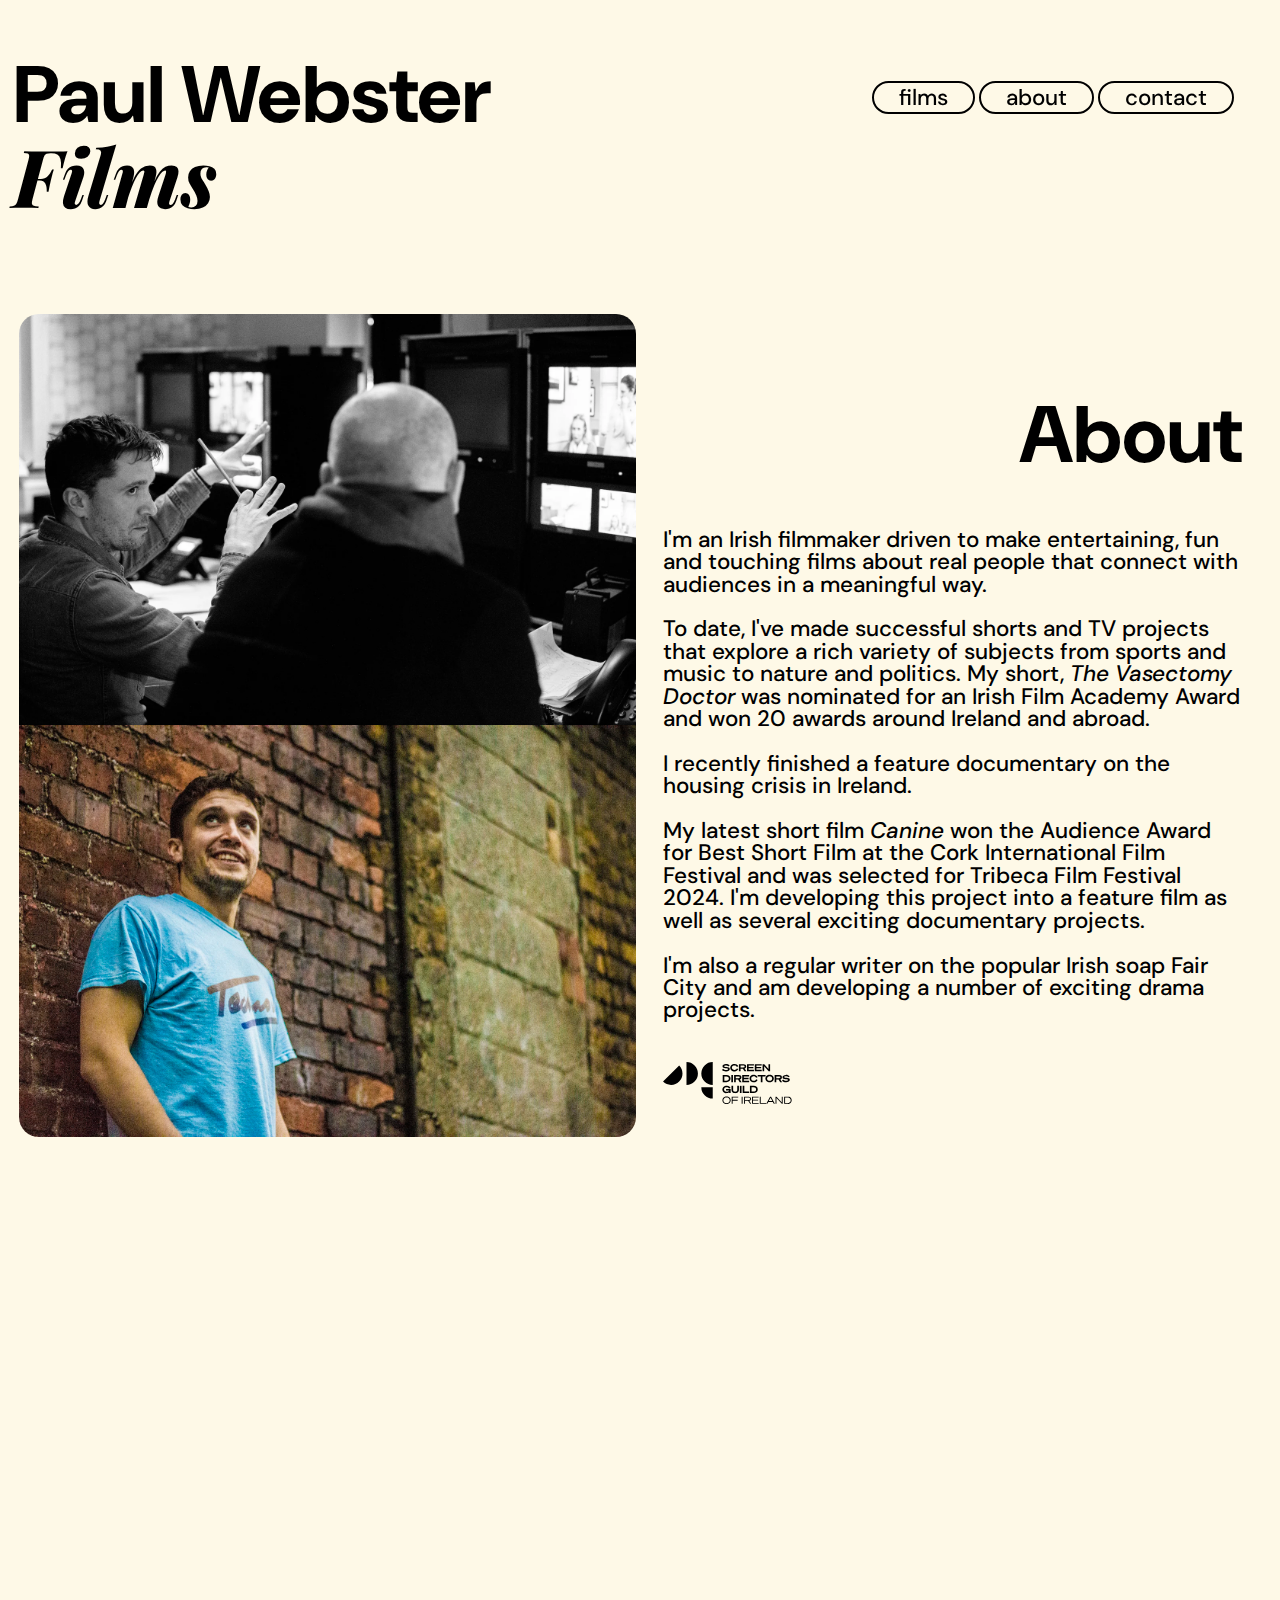
==== about.html @ f049ff62 "4June24 Pages" ====
<!DOCTYPE html>
<html lang="en">
<head>
    <meta charset="UTF-8">
    <meta name="viewport" content="width=device-width, initial-scale=1.0">
    <title>About | Paul Webster Films</title>
    <link rel="icon" type="image/svg+xml" href="/images/favicon.svg">
    <link rel="icon" sizes="72x72" href="/images/favicon.png">
    <link rel="stylesheet" href="css/main.css">
    <link rel="stylesheet" href="/css/fadein.css">
    <link rel="stylesheet" href="/css/flickity.min.css">
    <link rel="stylesheet" href="/css/magnific-popup.css">
    <link rel="stylesheet" href="/css/portfolio.css">
    <script src="https://ajax.googleapis.com/ajax/libs/jquery/3.5.1/jquery.min.js"></script>
    <meta property="og:site_name" content="Paul Webster Films">
    <meta property="og:title" content="About | Paul Webster Films">
    <meta property="og:description" content="About | Paul Webster Films">
    <meta property="og:image" itemprop="image" content="https://paulwebsterfilms.com/images/tile.jpg">
    <meta property="og:image:type" content="image/jpeg">
    <meta property="og:image:width" content="300">
    <meta property="og:image:height" content="300">
    <meta property="og:url" content="https://paulwebsterfilms.com/about">
</head>

<body> 
    <header class="sticky heroFadeUp black">
        <div>
            <a href="/index.html">
                <div class="logo-box black"><h1>Paul Webster <span>Films</span></div>
            </a>
        </div>
        <nav>
            <div id="menuToggle">
                <input type="checkbox" class="toggle">
                <span>+</span>
                <ul class="show-desktop hide-mobile" id="nav">
                    <li><a href="/films.html" class="hover-fill">films</a></li>
                    <li><a href="/about.html" class="hover-fill">about</a></li>   
                    <li><a href="/contact.html" class="button-menu">contact</a></li>
                </ul>
            </div>
        </nav>
    </header>

    <div class="container block-half pageTitle" id="showcase">
        
        <div class="grid-two">
            <div class="container-flex container-flex-between heroShapeFade rounded">
                    <img src="/images/Paul_Webster_Films_Multicam.webp" alt="Paul Webster" width="300" height="400" loading="lazy">
                    <img src="/images/Paul_Webster_Films_about.webp" alt="Paul Webster" width="300" height="400" loading="lazy">
            </div>
            <div class="container-short heroFade">
                <h1 class="heroFadeUp" style="text-align: right;">About</h1>
                <p>I'm an Irish filmmaker driven to make entertaining, fun and touching films about real people that connect with audiences in a meaningful way.
                <p>To date, I've made successful shorts and TV projects that explore a rich variety of subjects from sports and music to nature and politics. My short, <i>The Vasectomy Doctor</i> was nominated for an Irish Film Academy Award and won 20 awards around Ireland and abroad.</p>
                <p>I recently finished a feature documentary on the housing crisis in Ireland.</p>
                <p>My latest short film <i>Canine</i> won the Audience Award for Best Short Film at the Cork International Film Festival and was selected for Tribeca Film Festival 2024. I'm developing this project into a feature film as well as several exciting documentary projects.</p>
                <p>I'm also a regular writer on the popular Irish soap Fair City and am developing a number of exciting drama projects.</p>

                <a class="image-link" id="sdgi" href="https://sdgi.ie/directors/paul-webster/" title="Screen Directors Guild of Ireland">
                    <svg width="50" height="60" viewBox="0 0 123 60" xmlns="http://www.w3.org/2000/svg">
                    <path d="M122.359 90.573V62.461H94.247a28.103 28.103 0 0 0 28.112 28.112ZM57.792.717V56.94a28.112 28.112 0 1 0 0-56.224ZM.092 48.726A28.093 28.093 0 0 0 39.82 8.996L.09 48.727ZM122.359.717a28.111 28.111 0 1 0 0 56.224V.717Z"></path></svg>

                    <svg width="80" height="40" viewBox="0 0 112 64" xmlns="http://www.w3.org/2000/svg">
                    <path d="M1.67061 7.47981C2.30996 8.16961 3.08999 8.71406 3.95794 9.07635C4.82589 9.43863 5.76153 9.61029 6.70156 9.57972C8.46903 9.57972 9.71031 9.10379 9.71031 8.27626C9.71031 7.31957 8.77157 7.24066 5.71499 6.90581C2.99202 6.60443 0.795249 6.04708 0.795249 3.75352C0.795249 1.47661 2.97647 0.0296333 6.28778 0.0296333C7.37141 -0.0341511 8.4568 0.120336 9.4796 0.483932C10.5024 0.847527 11.4417 1.41283 12.2419 2.1463L10.5701 3.91377C9.98477 3.33989 9.28589 2.89471 8.51836 2.60681C7.75082 2.31891 6.93157 2.19463 6.11319 2.24196C4.31344 2.24196 3.40693 2.78248 3.40693 3.46651C3.40693 4.2151 4.20217 4.37535 7.0196 4.69351C10.0129 5.02826 12.4644 5.48989 12.4644 7.98922C12.4644 10.5507 9.94949 11.8088 6.59035 11.8088C5.38683 11.8702 4.18325 11.689 3.05112 11.2761C1.91899 10.8632 0.8814 10.2269 0 9.4051L1.67061 7.47981Z"></path>
                    <path d="M19.9145 0.0296835C21.1918 -0.0859656 22.4731 0.204008 23.5762 0.858376C24.6793 1.51274 25.548 2.4982 26.0588 3.67464L23.703 4.80353C23.4233 4.03793 22.9029 3.38369 22.2198 2.93907C21.5367 2.49444 20.7278 2.28341 19.9145 2.33767C19.408 2.28594 18.8962 2.33928 18.4112 2.49438C17.9262 2.64948 17.4785 2.90299 17.0959 3.23905C16.7134 3.57511 16.4043 3.9865 16.1881 4.44747C15.9718 4.90844 15.853 5.40908 15.839 5.91807C15.8527 6.42724 15.9713 6.92812 16.1875 7.38934C16.4036 7.85057 16.7126 8.26221 17.0952 8.59852C17.4777 8.93482 17.9256 9.18855 18.4107 9.34381C18.8958 9.49907 19.4078 9.55253 19.9145 9.50084C20.7281 9.55512 21.5373 9.34383 22.2205 8.89872C22.9037 8.45362 23.4239 7.79876 23.703 7.03261L26.0588 8.16387C25.548 9.34031 24.6793 10.3258 23.5762 10.9801C22.4731 11.6345 21.1918 11.9245 19.9145 11.8088C19.0777 11.8911 18.233 11.8018 17.4319 11.5464C16.6308 11.291 15.8902 10.8749 15.2554 10.3235C14.6207 9.77209 14.105 9.09702 13.7401 8.33955C13.3751 7.58208 13.1685 6.75812 13.1328 5.91807C13.1687 5.0782 13.3756 4.25448 13.7407 3.49727C14.1057 2.74006 14.6214 2.06525 15.2562 1.51411C15.8909 0.962972 16.6314 0.547074 17.4324 0.291842C18.2333 0.03661 19.0779 -0.0525939 19.9145 0.0296835Z"></path>
                    <path d="M29.7053 11.6345H27.0469V0.20459H34.3224C36.9808 0.20459 38.7638 1.49372 38.7638 3.8807C38.7881 4.65995 38.5456 5.42414 38.0766 6.0469C37.6076 6.66966 36.94 7.11369 36.1844 7.30555L39.0341 11.6345H35.9931L33.3992 7.57581H29.7053V11.6345ZM34.1789 5.40891C35.437 5.40891 36.1533 4.85164 36.1533 3.92845C36.1533 2.99089 35.437 2.44797 34.1789 2.44797H29.7053V5.40894L34.1789 5.40891Z"></path>
                    <path d="M51.1001 0.20459V2.48155H42.6311V4.67712H50.1937V6.92295H42.6311V9.3577H51.1001V11.6346H40.0205V0.20459H51.1001Z"></path>
                    <path d="M63.5493 0.20459V2.48155H55.0803V4.67712H62.6428V6.92295H55.0803V9.3577H63.5493V11.6346H52.4697V0.20459H63.5493Z"></path>
                    <path d="M76.9686 11.6345H74.6283L67.4962 3.59601V11.6345H64.918V0.20459H67.6086L74.3902 7.86049V0.20459H76.9685L76.9686 11.6345Z"></path>
                    <path d="M1.12988 17.5879H7.05182C11.1117 17.5879 13.6589 19.8169 13.6589 23.3017C13.6589 26.7888 11.1118 29.0179 7.05182 29.0179H1.12988V17.5879ZM7.05182 26.772C9.5356 26.772 10.9838 25.404 10.9838 23.3017C10.9838 21.2017 9.5356 19.8313 7.03629 19.8313H3.74041V26.772H7.05182Z"></path>
                    <path d="M17.5587 29.0177H14.9004V17.5879H17.5587V29.0177Z"></path>
                    <path d="M22.0314 29.0177H19.373V17.5879H26.6486C29.307 17.5879 31.09 18.877 31.09 21.264C31.1143 22.0433 30.8718 22.8075 30.4028 23.4302C29.9337 24.053 29.2662 24.4971 28.5105 24.6889L31.3603 29.0179H28.3192L25.7242 24.9592H22.0314V29.0177ZM26.5051 22.7921C27.7619 22.7921 28.4795 22.2348 28.4795 21.3116C28.4795 20.3741 27.7619 19.8311 26.5051 19.8311H22.0314V22.7922L26.5051 22.7921Z"></path>
                    <path d="M43.4263 17.5879V19.8648H34.9573V22.0604H42.5186V24.3062H34.9573V26.741H43.4263V29.0179H32.3467V17.5879H43.4263Z"></path>
                    <path d="M50.8139 17.4125C52.0913 17.2968 53.3725 17.5868 54.4756 18.2412C55.5787 18.8956 56.4474 19.881 56.9582 21.0575L54.6024 22.1863C54.3229 21.4206 53.8025 20.7663 53.1194 20.3216C52.4362 19.8769 51.6272 19.666 50.8139 19.7204C50.3047 19.6544 49.7873 19.6978 49.2962 19.8476C48.8051 19.9974 48.3516 20.2502 47.9659 20.5892C47.5802 20.9281 47.2712 21.3454 47.0596 21.8132C46.8479 22.281 46.7384 22.7885 46.7384 23.302C46.7384 23.8154 46.8479 24.323 47.0596 24.7907C47.2712 25.2585 47.5802 25.6758 47.9659 26.0148C48.3516 26.3537 48.8051 26.6065 49.2962 26.7563C49.7873 26.9061 50.3047 26.9495 50.8139 26.8835C51.6275 26.938 52.4368 26.7268 53.12 26.2816C53.8033 25.8365 54.3235 25.1816 54.6024 24.4153L56.9582 25.5466C56.4474 26.723 55.5787 27.7085 54.4756 28.3629C53.3725 29.0172 52.0913 29.3072 50.8139 29.1916C49.9772 29.2738 49.1324 29.1845 48.3313 28.9291C47.5303 28.6737 46.7897 28.2576 46.1549 27.7063C45.5202 27.1549 45.0045 26.4798 44.6395 25.7224C44.2746 24.9649 44.0679 24.141 44.0322 23.301C44.0681 22.4611 44.275 21.6374 44.64 20.8801C45.0051 20.1229 45.5208 19.4481 46.1556 18.897C46.7903 18.3458 47.5308 17.9299 48.3318 17.6747C49.1327 17.4194 49.9773 17.3302 50.8139 17.4125Z"></path>
                    <path d="M64.7422 19.8647V29.0177H62.0838V19.8647H57.1162V17.5879H69.693V19.8648L64.7422 19.8647Z"></path>
                    <path d="M82.9539 23.3009C82.9195 24.1413 82.7137 24.9659 82.3492 25.724C81.9846 26.4821 81.469 27.1577 80.834 27.7093C80.1989 28.2609 79.4578 28.6769 78.6562 28.9319C77.8546 29.1868 77.0093 29.2752 76.1723 29.1917C75.3342 29.2768 74.4875 29.1896 73.6843 28.9355C72.8811 28.6813 72.1384 28.2656 71.5018 27.7139C70.8651 27.1622 70.348 26.4861 69.9823 25.7272C69.6166 24.9683 69.4099 24.1426 69.375 23.3009C69.4102 22.4594 69.6171 21.6339 69.9829 20.8753C70.3488 20.1167 70.8659 19.4408 71.5025 18.8894C72.1391 18.3379 72.8817 17.9224 73.6848 17.6684C74.4878 17.4145 75.3343 17.3274 76.1722 17.4125C77.0091 17.3289 77.8541 17.4172 78.6556 17.672C79.4571 17.9267 80.1981 18.3425 80.8332 18.8939C81.4682 19.4453 81.9839 20.1206 82.3485 20.8784C82.7132 21.6362 82.9192 22.4606 82.9539 23.3009ZM72.0812 23.3009C72.0904 23.8129 72.2065 24.3174 72.4222 24.7818C72.6378 25.2463 72.9483 25.6606 73.3335 25.998C73.7188 26.3353 74.1704 26.5884 74.6592 26.741C75.1481 26.8935 75.6635 26.9421 76.1722 26.8836C76.6814 26.9496 77.1988 26.9062 77.6899 26.7564C78.181 26.6066 78.6346 26.3538 79.0202 26.0149C79.4059 25.6759 79.7149 25.2586 79.9266 24.7909C80.1382 24.3231 80.2477 23.8155 80.2477 23.3021C80.2477 22.7886 80.1382 22.2811 79.9266 21.8133C79.7149 21.3455 79.4059 20.9282 79.0202 20.5893C78.6346 20.2503 78.181 19.9975 77.6899 19.8477C77.1988 19.6979 76.6814 19.6545 76.1722 19.7205C75.6636 19.662 75.1485 19.7105 74.6597 19.8628C74.171 20.0152 73.7195 20.2681 73.3343 20.6052C72.9491 20.9424 72.6386 21.3564 72.4228 21.8206C72.207 22.2848 72.0906 22.789 72.0812 23.3009Z"></path>
                    <path d="M86.8537 29.0177H84.1953V17.5879H91.4709C94.1292 17.5879 95.9123 18.877 95.9123 21.264C95.9365 22.0433 95.6941 22.8075 95.2251 23.4302C94.756 24.053 94.0885 24.497 93.3328 24.6889L96.1825 29.0179H93.1415L90.5465 24.9592H86.8537V29.0177ZM91.3273 22.7922C92.5841 22.7922 93.3016 22.235 93.3016 21.3118C93.3016 20.3742 92.584 19.8313 91.3273 19.8313H86.8537V22.7922H91.3273Z"></path>
                    <path d="M97.7096 24.8626C98.349 25.5524 99.129 26.0969 99.997 26.4591C100.865 26.8214 101.801 26.9931 102.741 26.9625C104.508 26.9625 105.749 26.4866 105.749 25.659C105.749 24.7024 104.811 24.6234 101.754 24.2886C99.031 23.9873 96.8342 23.43 96.8342 21.1363C96.8342 18.8594 99.0155 17.4124 102.327 17.4124C103.41 17.3487 104.496 17.5031 105.519 17.8667C106.541 18.2303 107.481 18.7956 108.281 19.5291L106.609 21.2966C106.024 20.7227 105.325 20.2776 104.557 19.9897C103.79 19.7018 102.971 19.5775 102.152 19.6248C100.353 19.6248 99.446 20.1653 99.446 20.8494C99.446 21.598 100.241 21.7582 103.059 22.0764C106.052 22.4112 108.503 22.8728 108.503 25.3722C108.503 27.9337 105.989 29.1917 102.629 29.1917C101.426 29.2531 100.222 29.0719 99.0902 28.659C97.9581 28.2461 96.9205 27.6098 96.0391 26.788L97.7096 24.8626Z"></path>
                    <path d="M13.6905 38.3616L11.2557 39.3948C10.9484 38.6561 10.4141 38.0343 9.73003 37.6194C9.04596 37.2044 8.24762 37.0179 7.45052 37.0868C6.93516 37.0109 6.40951 37.0465 5.90908 37.1912C5.40865 37.3359 4.94509 37.5862 4.54971 37.9254C4.15432 38.2646 3.83632 38.6846 3.61717 39.1572C3.39802 39.6298 3.28282 40.1439 3.27937 40.6648C3.27591 41.1857 3.38428 41.7013 3.59714 42.1767C3.81 42.6522 4.12241 43.0764 4.51326 43.4208C4.90411 43.7652 5.36431 44.0217 5.86277 44.1729C6.36124 44.3242 6.88637 44.3668 7.40269 44.2978C9.36031 44.2978 11.0644 43.4392 11.3024 42.2122H6.47948V40.0643H13.8662V46.4H11.398V45.2065C10.2949 46.1755 8.85247 46.6675 7.38712 46.5746C6.54571 46.6623 5.69524 46.5767 4.88819 46.3231C4.08114 46.0694 3.33462 45.6531 2.69468 45.0998C2.05475 44.5465 1.53497 43.8679 1.16742 43.106C0.799862 42.344 0.592328 41.5148 0.557617 40.6696C0.603218 39.8179 0.822682 38.9845 1.2025 38.2208C1.58231 37.4571 2.11444 36.7793 2.7661 36.229C3.41777 35.6787 4.17519 35.2676 4.99171 35.0211C5.80823 34.7746 6.66657 34.6978 7.51388 34.7955C8.78565 34.6793 10.0622 34.9597 11.1682 35.5982C12.2742 36.2367 13.1553 37.2021 13.6905 38.3616Z"></path>
                    <path d="M15.1699 41.1313V34.9702H17.8295V40.9232C17.7656 41.3721 17.8064 41.8298 17.9489 42.2603C18.0913 42.6909 18.3315 43.0826 18.6506 43.4048C18.9697 43.727 19.359 43.971 19.7881 44.1176C20.2173 44.2643 20.6745 44.3096 21.1241 44.25C21.573 44.3094 22.0295 44.2639 22.4579 44.117C22.8862 43.97 23.2746 43.7257 23.5925 43.4033C23.9104 43.0809 24.1492 42.6891 24.2901 42.2587C24.4309 41.8284 24.47 41.3712 24.4043 40.9232V34.9702H27.0627V41.1313C27.1114 41.9023 26.9869 42.6745 26.6983 43.3911C26.4097 44.1078 25.9643 44.7507 25.3947 45.2727C24.8252 45.7948 24.146 46.1827 23.407 46.408C22.668 46.6333 21.888 46.6903 21.1241 46.5748C17.1443 46.5748 15.1699 44.4414 15.1699 41.1313Z"></path>
                    <path d="M31.2648 46.4002H28.6064V34.9702H31.2648V46.4002Z"></path>
                    <path d="M33.0801 34.9702H35.7385V44.1233H43.4601V46.4002H33.0801V34.9702Z"></path>
                    <path d="M44.7012 34.9702H50.6231C54.683 34.9702 57.2302 37.1993 57.2302 40.684C57.2302 44.1711 54.6831 46.4002 50.6231 46.4002H44.7012V34.9702ZM50.6231 44.1544C53.1069 44.1544 54.5551 42.7863 54.5551 40.684C54.5551 38.5841 53.1069 37.2136 50.6076 37.2136H47.3118V44.1544H50.6231Z"></path>
                    <path d="M13.9289 58.0669C13.904 58.8977 13.7095 59.7147 13.3574 60.4676C13.0052 61.2205 12.5029 61.8934 11.8812 62.4451C11.2595 62.9968 10.5316 63.4155 9.74223 63.6757C8.95281 63.9358 8.11855 64.0318 7.29069 63.9577C6.45797 64.0577 5.61351 63.98 4.81303 63.7297C4.01255 63.4794 3.27424 63.0623 2.64683 62.5057C2.01941 61.9491 1.51715 61.2658 1.17318 60.5009C0.829218 59.736 0.651367 58.9068 0.651367 58.0681C0.651367 57.2294 0.829218 56.4003 1.17318 55.6353C1.51715 54.8704 2.01941 54.1871 2.64683 53.6306C3.27424 53.074 4.01255 52.6568 4.81303 52.4065C5.61351 52.1562 6.45797 52.0785 7.29069 52.1786C8.11836 52.1045 8.95246 52.2003 9.74174 52.4603C10.531 52.7202 11.2588 53.1388 11.8805 53.6902C12.5022 54.2417 13.0045 54.9144 13.3568 55.667C13.709 56.4196 13.9037 57.2363 13.9289 58.0669ZM2.19635 58.0669C2.20512 58.7079 2.34743 59.34 2.6142 59.9229C2.88097 60.5058 3.26634 61.0267 3.74571 61.4523C4.22508 61.8778 4.78792 62.1988 5.3983 62.3947C6.00868 62.5905 6.65319 62.657 7.29069 62.5898C7.92853 62.6639 8.57484 62.6023 9.18717 62.4089C9.79949 62.2155 10.364 61.8948 10.8435 61.4678C11.3231 61.0407 11.7069 60.5171 11.9697 59.9312C12.2325 59.3453 12.3683 58.7104 12.3683 58.0683C12.3683 57.4261 12.2325 56.7912 11.9697 56.2053C11.7069 55.6194 11.3231 55.0958 10.8435 54.6687C10.364 54.2417 9.79949 53.921 9.18717 53.7276C8.57484 53.5342 7.92853 53.4726 7.29069 53.5467C6.6534 53.4795 6.00909 53.5458 5.39887 53.7415C4.78865 53.9372 4.22593 54.2579 3.74659 54.6833C3.26726 55.1086 2.88184 55.6291 2.61494 56.2117C2.34803 56.7943 2.2055 57.4262 2.19642 58.0669H2.19635Z"></path>
                    <path d="M15.5215 63.7835V52.3535H25.9649V53.6905H17.0175V57.3689H25.0573V58.7059H17.0175V63.7835L15.5215 63.7835Z"></path>
                    <path d="M32.9833 63.7835H31.4551V52.3535H32.9833V63.7835Z"></path>
                    <path d="M36.8359 63.7835H35.3076V52.3535H42.4553C44.8434 52.3535 46.4984 53.4824 46.4984 55.6636C46.5099 56.4957 46.1974 57.2997 45.6271 57.9058C45.0568 58.5118 44.2732 58.8725 43.442 58.9116L46.7377 63.7835H44.987L41.7713 58.9906H36.8359V63.7835ZM42.3762 57.6703C43.999 57.6703 45.0023 56.9527 45.0023 55.6637C45.0023 54.3746 43.999 53.6738 42.3762 53.6738H36.8359V57.6703H42.3762Z"></path>
                    <path d="M58.661 52.3535V53.6905H49.5546V57.2087H57.7533V58.5457H49.5546V62.4465H58.661V63.7835H48.0586V52.3535L58.661 52.3535Z"></path>
                    <path d="M60.4288 52.3535H61.957V62.4465H70.6329V63.7835H60.4287L60.4288 52.3535Z"></path>
                    <path d="M78.5438 52.3535L84.5458 63.7835H82.9218L81.2668 60.6145H74.1503L72.4785 63.7835H70.8545L76.8732 52.3535H78.5438ZM74.851 59.2775H80.566L77.7163 53.8483L74.851 59.2775Z"></path>
                    <path d="M97.1058 63.7835H95.7521L87.1085 54.2167V63.7835H85.6436V52.3535H87.2675L95.641 61.6022V52.3535H97.1059L97.1058 63.7835Z"></path>
                    <path d="M99.4307 52.3534H105.082C105.886 52.2643 106.699 52.3457 107.469 52.5923C108.239 52.8389 108.949 53.2451 109.551 53.7844C110.153 54.3237 110.635 54.984 110.965 55.7222C111.295 56.4603 111.466 57.2598 111.466 58.0683C111.466 58.8769 111.295 59.6763 110.965 60.4145C110.635 61.1527 110.153 61.813 109.551 62.3523C108.949 62.8916 108.239 63.2978 107.469 63.5444C106.699 63.791 105.886 63.8724 105.082 63.7833H99.4307V52.3534ZM105.082 62.4631C105.696 62.5222 106.315 62.4523 106.9 62.2578C107.485 62.0632 108.022 61.7484 108.478 61.3336C108.934 60.9188 109.298 60.4131 109.547 59.8492C109.795 59.2852 109.923 58.6754 109.922 58.0591C109.921 57.4427 109.791 56.8335 109.54 56.2705C109.289 55.7075 108.923 55.2032 108.466 54.7901C108.008 54.377 107.469 54.0643 106.884 53.872C106.298 53.6797 105.679 53.6121 105.066 53.6736H100.927V62.4631H105.082Z"></path>
                </svg>
                </a>
            </div>
        </div>
        
    </div>
              

    <div class="container-short block-half container-flex container-flex-between" id="contact">
                <div><h2 class="fadeUp">Have an idea?</h2>
                    <a href="/contact.html"><h2 class="fadeUp"><span>Get in touch.</span></h2></a></div>
                <div class="button-holder fadeIn"><a href="/contact.html" class="button button-arrow">contact</a></div>
    </div>    


    <div class="footer">
        <div class="footer-container container">
            <div class="fadeUp"><h3>Paul Webster <span>Films</span></h3></div> 
            <div class="copyright scroll-reveal fadeUp">
                <p>© 2024</p>
            </div>
            <div class="copyright scroll-reveal fadeUp">
                <p>Designed & built with ❤ by <a href="http://www.paprika.ie">Paprika Creative</a></p>
            </div>
        </div>
    </div>

    <script>
        $('#menuToggle li a').on('click', function(){
            $('.menuToggle input[name="menuTog"]').prop('checked', false);
        });
    </script>

    <script src="https://cdnjs.cloudflare.com/ajax/libs/jquery/3.5.1/jquery.min.js"></script>
    <script src="js/magnific-popup.js"></script>
    <script src="js/init.js"></script>
    <script src="js/fadein.js"></script>
    <script src="js/flickity.pkgd.min.js"></script>

</body>
</html>
---- css/main.css ----
@import url('https://fonts.googleapis.com/css2?family=Playfair+Display:ital,wght@0,400..900;1,400..900&display=swap');
@import url('https://fonts.googleapis.com/css2?family=DM+Sans:wght@100;200;300;400;500;600;700;800;900;1000&display=swap');



:root {
    --primary-colour: #000;
    --secondary-colour: #FFC52B;
    --highlight-colour: #D62828;
    --white-colour: #FEF9E7;
    --black-colour: #000;
    --primary-font: 'DM Sans';
    --secondary-font: 'Playfair Display';
}


html {
    margin: 0;
    max-width: 3000px;
    background-color: var(--white-colour);
    scroll-behavior: smooth;
}

body  {
    margin: 0;
    font-family: var(--primary-font), sans-serif;
    background: var(--white-colour);
    color: var(--primary-colour);
    margin: 0; padding: 0px;
    background-color: var(--white-colour);
}

.container-full {
    padding: 0;
    margin-right: 0;
    margin-left: 0;
}

input, textarea, button, select, a {
  -webkit-tap-highlight-color: rgba(0,0,0,0);
  cursor: pointer;
  color: inherit;
  text-decoration: none;

}

a img {
    -webkit-tap-highlight-color: rgba(0,0,0,0);
    text-decoration: none;
}

p {
    font-size: 1em;
    line-height: 1em;
    font-weight: 500;
    font-family: var(--primary-font), sans-serif;
}

p span { font-family: var(--secondary-font); font-style: italic;}

h1 { font-weight: 800; font-size: 3em; line-height: 1em;}

h1 span { font-family: var(--secondary-font); font-style: italic;}

h2 {font-weight: 800; font-size: 3em; line-height: .4em;}

h2 span {font-family: var(--secondary-font); font-style: italic;}

a h2:hover{
    text-decoration: underline;
    text-decoration-style: wavy ;
    transition: .2s;
}

h3 { font-weight: 500; font-size: 2em;}

h3 span {font-family: var(--secondary-font); font-style: italic;}

.hide-mobile {
    transition: 400ms ease-in-out;
    transform: translate(110%,0);
    height: 100%;
    box-shadow: 3px 4px 8px 3px rgba(0, 0, 0, 0.1);
    border-radius: 10%;
}

.hide-mobile li {
    opacity: 0;
    transition: 0.2s;
    transform: translateY(50px);
    
} 

header {
    display: flex;
    justify-content: space-between;
    justify-items: space-between;
    margin: 0 auto 0 auto;
    max-width: 2000px;
}

header .black {
    color: var(--black-colour)!important;
}

.sticky {
    position: relative;
    top: 0;
    right: 0;
    width: 100%;
    z-index: 50;
}

.menu {
    width: 25px;
    margin-top: 1em;
    margin-right: 1em;
}

#menuToggle {
    display: flex;
    flex-direction: column;
    position: relative;
    top: 0;
    left: 25px;
    margin-right: 50px;
    margin-top: 30px;
    z-index: 50;
    -webkit-user-select: none;
    user-select: none;
  }
  
  #menuToggle input
  {
    display: flex;
    width: 4em;
    height: 4em;
    position: absolute;
    cursor: pointer;
    opacity: 0;
    z-index: 55;
    margin-right: 10px;
  }
  
  #menuToggle span
  {
    display: block;
    margin-top: -10px;
    font-size: 4em;
    position: relative;
    color: var(--white-colour);
    outline: var(--white-colour);
    z-index: 50;
    transition: transform 0.5s cubic-bezier(0.77,0.2,0.05,1.0),
                opacity 0.55s ease;
  }

  .black #menuToggle span {
    color: var(--black-colour);
  }
  
  
  #menuToggle input:checked ~ span
  {
    opacity: 1;
    color: var(--black-colour);
    transform: rotate(135deg);
  }
  

  #menuToggle input:checked ~ .hide-mobile
  {
    opacity: 1;
    transition: all 1s cubic-bezier(0.23, 1, 0.32, 1); 
    transform: translate(0);
    border-radius: 0;
    height: 100%;
  }

 #menuToggle input:checked ~ .hide-mobile li
  {
    opacity: 1;
    transition: 1s cubic-bezier(0.23, 1, 0.32, 1); 
    transform: translateY(0);
    transition-delay: 1s;
  }

  #menuToggle input:checked ~ .hide-mobile li:nth-child(1) {
    transition-delay: 0.2s;
  }
  #menuToggle input:checked ~ .hide-mobile li:nth-child(2) {
    transition-delay: 0.4s;
  }
  #menuToggle input:checked ~ .hide-mobile li:nth-child(3) {
    transition-delay: 0.6s;
  }
  #menuToggle input:checked ~ .hide-mobile li:nth-child(4) {
    transition-delay: 0.8s;
  }

  #menuToggle input:checked ~ .hide-mobile li:nth-child(5) {
    transition-delay: 1s;
  }

nav {
    display: block;
}

nav ul {
    position: fixed;
    width: 100%;
    right: 0;
    top: 0;
    bottom: 0;
    background: var(--white-colour);
    color: var(--black-colour);
    z-index: 7;
    text-align: left;
    padding-top: 100px;
    height: 100%; 
    font-family: var(--primary-font), sans-serif;
    list-style-type: none;
    margin-top: 0;
}

nav ul li {
    width: 100%;
    margin-left: 20px;
    text-decoration: none;
}

nav ul li a {
    text-decoration: none;
    display: block;
    padding: .8em 10px;
    text-align: left;
    font-weight: 500;
    font-size: 1.4em;
}

nav ul li a:hover {
   text-decoration: underline;
   text-decoration-style: wavy;
}

.logo-box {
    position: absolute;
    left: 1%;
    top: 1%;
    width: 300px;
    z-index: 7;
    color: var(--white-colour);
    padding: 0;
    margin: 0;
    mix-blend-mode: exclusion;
}

.logo-box h1 {
    mix-blend-mode: exclusion;
}

.black.logo-box {
    color: var(--black-colour);
}

.container {
    padding: 0 1.2em;
    margin-right: 0.2em;
    margin-left: 0.2em;    
}

.container-short {
        max-width: 800px;
        padding: 0 1.2em;
        margin: 0 auto 0 auto
}

.container-flex {
        display: flex;
        justify-content: center;
        align-items: center;
        position: relative;
        flex-wrap: wrap;
}

.container-flex-between {
    justify-content: space-between;
}

.block-half {
    min-height: 50vh;
    margin: auto auto 3em auto;
}

.container-home {
   height: 100vh;
   display: flex;
   justify-content: center;
   align-items: center;
   background-color: var(--white-colour);
   position: relative;
}

.container-home.black {
    background-color: var(--black-colour);
}

.container-hero {
    width: 90vw;
    height: 90vh;
    overflow: hidden;
    border-radius: 40px;
    position: relative;
    max-width: 2000px;
}

.container-hero-inside {
    position: absolute;
    left: 3%;
    top: 5%;
    width: 94%;
    height: 90%;
    border-style: solid;
    border-width: 2px;
    border-color: var(--white-colour);
    border-radius: 40px;
    z-index: 100;
    padding: 0;
}

.rounded {border-radius: 20px;}

.hero-image {
    width: 90vw;
    height: 90vh;
    object-fit: contain;
    background-color: var(--black-colour);
    border-radius: 40px;
    overflow: hidden;
    position: relative;
}

.hero-image img {
    object-fit: cover;
    height: 100%;
    width: 100%;
}

.hero-image-frame::before {
    content: "";
    display: inline-block;
    background: linear-gradient(180deg, rgba(0,0,0,.8) 0%, rgba(255,255,255,0) 50%);
    position: absolute;
    width: 100%;
    height: 100%;
}

.hero-button {
    z-index: 10;
    position: absolute;
    right: 4%;
    bottom: 4%;
}


* {
    box-sizing: border-box;
}

.footer {
    width: 100%;
    height: auto;
    background-color: var(--white-colour);
    color: var(--black-colour);
    padding: 1em 0 4em 0;
}

.footer a {
    color: inherit;
}

.footer-container {
    margin: 0 5% 0 5%;
    display: flex;
    align-items: center;
    justify-content: space-between;
    flex-wrap: wrap;
}

.footer-grid {
    padding: 1em 2em 1em 2em;
    display: grid;
    gap: 30px;
    -webkit-box-flex: 1;
    flex-grow: 1;
    max-width: 54em;
    grid-template-columns: repeat(2, 1fr);

}

.footer a:hover {
    text-decoration: underline;
}

.copyright {
    text-align: center;
    font-weight: 600;
    font-size: .8em;
}

.copyright a {text-decoration: underline;}

.copyright a:hover {
   text-decoration-style: wavy !important;
   transition: all ease-in-out 2s;
}

.gradient-T-B {
    background: linear-gradient(180deg, rgba(0,0,0,1) 0%, rgba(255,255,255,0) 30%);
    width: 100%;
    height: 100%;
    position: absolute;
    top: 0;
}

.grid-two {
    display: grid;
    gap: 8px;
    grid-template-columns: repeat(1, 1fr);
    overflow: hidden;
    height: 100%;
    width: 100%;
    -webkit-box-align: center;
    align-items: center;
    -webkit-box-pack: center;
    justify-content: center;
}

.grid-two img {
    object-fit: cover;
    width: 100%;
    height: 100%;
}

.popup-gallery {
    display: grid;
    column-gap: 1em;
    row-gap: 1em;
    -webkit-box-flex: 1;
    flex-grow: 1;
    grid-template-columns: repeat(1fr);
    min-height: 0;  /* NEW */
  min-width: 0;   /* NEW; needed for Firefox */
  margin: 2em auto 2em auto;
  justify-content: center;
  width: 100%;
  max-width: 90%;
}

.popup-gallery-item {
    width: 100%;
    height: 100%;
    max-width: 100%;
    aspect-ratio: 1/1;
    padding: 10px;
    cursor: pointer;
}

.popup-gallery-item img {
    width: 100%;
    height: 100%;
    object-fit: cover;
    transition: all 0.4s ease-in-out;
    border-radius: 4px;
}

.popup-gallery img:hover {
    opacity: 50%;
}

.card-description {font-family: var(--primary-font); font-weight: 600;}
.card-description span {font-weight: 400;}

.button-holder {
    text-align: center;
    cursor: pointer;
}

.button {
    text-align: center;
    text-decoration: none;
    color: var(--primary-colour);
    background-color: transparent;
    padding: 8px 28px;
    border-radius: 30px;
    margin: 0 auto auto auto;
    display: inline-block;
  -webkit-transition: 0.2s;
  transition: 0.2s;
  text-shadow:  none;
  font-weight: 600;
  border-color: var(--black-colour);
  border-width: 2px;
  border-style: solid;
  cursor: pointer;
  font-size: 1.2em;
}

.button:hover{
    /*transform: translateY(-5px); */
  -webkit-transition: 0.2s;
  transition: 0.2s;
  background-color: var(--black-colour);
  color: var(--white-colour);
  border-color: var(--black-colour);
}

.button.button-white {
    background-color: transparent;
  color: var(--white-colour);
  border-color: var(--white-colour);
}

.button.button-filled {
    background-color: var(--white-colour);
    color: var(--black-colour);
    border: var(--black-colour);
}

.button-filled:hover {
    -webkit-transition: 0.4s ease;
    transition: 0.4s ease;
    background-color: var(--black-colour);
    color: var(--white-colour);
    border-color: var(--black-colour);
}

.button-white:hover {
    -webkit-transition: 0.4s ease;
    transition: 0.4s ease;
    background-color: var(--white-colour);
    color: var(--black-colour);
    border-color: var(--white-colour);
}

.button-arrow {
    -webkit-transition: 0.4s ease;
    transition: 0.4s ease;
  }
  
  .button-arrow::after{
      content: '+';
      display: inline-block;
      width: 14px;
      cursor: pointer;
      text-decoration: none;
      padding: none;
      margin: 0 0 0 8px;
      align-items: center;  
    -webkit-transition: 0.4s ease;
    transition: 0.4s ease;
  }
  .button-arrow:hover:after {
  -webkit-transition: 0.4s ease;
  transition: 0.4s ease;
  transform: rotate(90deg);
}

.center {
    text-align: center;
}

.image-link:hover {opacity: 70%;}

.iframe-container {
    position: relative;
    overflow: hidden;
    width: 100%;
    padding-top: 56.25%; /* 16:9 Aspect Ratio (divide 9 by 16 = 0.5625) */
}

.responsive-iframe {
    position: absolute;
    top: 0;
    left: 0;
    bottom: 0;
    right: 0;
    width: 100%;
    height: 100%;
}

.pageTitle {
    margin-top: 200px;
}

.hero-carousel {
    display: inline-block;
    width: 100%;
    height: 400px;
    max-height: 100%;
    z-index: 0;
    border-radius: 20px 20px 20px 20px;
    overflow: hidden;
}

.carousel-cell {
    height: 100%;
}

.carousel {
    background: transparent;
    height: 100%;
    width: 100%;
    border-radius: 10px;
  }
  
  .carousel img {
    display: block;
    object-fit: cover;
    overflow: hidden;
    height: 100%;
    width: auto;
    border-radius: 20px;
}

.form-full {
    margin: 0 auto 0 auto;
    padding: 1em;
  }

  .form-container {
    width: 100%;
    max-width: 700px;
      /*margin-top:90px;
    margin-bottom: 30px;*/
    display: block;
  }
  .form-row label{
    font-family: var(--primary-font);
    font-weight: 500;
    margin-bottom: 2em;
    font-size: 1.4em;
  }
    .input-field {
        border-style: solid;
        border-color: var(--black-colour);
        border-radius: 4px;
        border-width: .1px;
        padding: 0.2em;
        margin-left: 4em;
        margin-bottom: 2em;
        font-family: var(--secondary-font);
        font-size: 2em;
        background-color: transparent;
    }

    ::placeholder {
        font-family: var(--primary-font);
        font-size: 1.2em;
        color: var(--black-colour);
    }

    .project {
        width: 100%;
        max-width: 1000px;
        height: 300px;
        vertical-align: top;
        max-width: 100%;
        margin-left: 0;
        margin-top: 1em;
        padding: 1em;
    }

    .place {
        font-family: 'DM Sans';
        font-size: 1.2em;
    }



@media only screen and (min-width: 650px) { 
    .hide-desktop {
        display: none;
    }
    .show-mobile {
        display: block;
    }

    .hero-button {
        right: 1%;
    }
}

@media only screen and (min-width: 900px) {
    p { font-size: 1.4em;
        line-height: 1em;}
    nav {
        margin: 0;
        margin-top: 4%;
        margin-right: 4%;
        display: block;
    }
    nav ul {
        position: relative;
        background: none;
        height: 0em;
        display: inline-block;
        object-position: right;
        padding-top: 0;
        padding-right: 0;
        margin: 0;
        width: 100%;
    }
    
    nav ul li {
        text-align: center;
        display: inline-block;
        margin: 0;
        width: auto;
    }

    nav ul li a {
        color: var(--white-colour);
        background-color: inherit;
        text-align: center;
        margin-bottom: 0;
        font-weight: 500;
        font-size: 1.4em;
        padding: 0 25px 0 25px;
        border-style: solid;
        border-width: 2px;
        border-color: var(--white-colour);
        border-radius: 30px;  
    }

    .black nav ul li a {
        color: var(--black-colour);
        border-color: var(--black-colour);
    }

    nav ul li a:hover {
        background-color: var(--white-colour);
        color: var(--black-colour);
        text-decoration: none;
    }

    .black nav ul li a:hover{
        background-color: var(--black-colour);
        color: var(--white-colour);
        text-decoration: none;
    }

    #menuToggle {
        margin-right: 20px;
    }

    #menuToggle span{
        display: none;
    }

   #menuToggle input ~ .hide-mobile li
    {
      opacity: 1;
      transform: translateY(0);
    } 

    .hide-mobile {
        display: flex;
        box-shadow: none;
    }

    .show-desktop {
        display: block;
        opacity: 1;
        transform: translate(0);
        transition: cubic-bezier(0.075, 0.82, 0.165, 1);
    }

    .logo-box {
        width: 600px;
    }

    h1 {font-size: 5em;line-height: 1em;}
    h2 {font-size: 3.75em; line-height: .4em;}
    h3 { font-size: 2em;}

    .popup-gallery {
        max-width: 70%;
        grid-template-columns: repeat(3, 1fr);
    }
    .grid-two {
        grid-template-columns: repeat(2, 1fr);
    } 

    .hero-carousel {
        width: 100%;
        height: 100%;
        max-width: 900px;
        z-index: 0;
        right: 0;
    }

    .carousel img {
        display: block;
        object-fit: cover;
        overflow: hidden;
        width: 100%;
        height: auto;
      }
}
---- css/fadein.css ----
.visible {
  transition: all 1s ease-in-out;
}

.fadeUp {
  opacity: 0;
  transform: translate(0, 40px);
  }
  
  .fadeIn {
    opacity: 0;
    }
  
  .fadeUpDelayed {
    opacity: 0;
    transform: translate(0, 40px);
    -webkit-transition-delay: 500ms;
    -moz-transition-delay: 500ms;
    -o-transition-delay: 500ms;
    transition-delay: 500ms;
    
  }
  
  .fadeUp.visible {
  opacity: 1;
  transform: translate(0, 0); 
  }
  
  .fadeIn.visible {
    opacity: 1;
  }
  
  .fadeUpDelayed.visible {
    opacity: 1;
    transform: translate(0, 0); 
  }
  
  
  
  .fadeLeft {
    opacity: 0;
    transform: translate(40px, 0);
  }
  
  .fadeLeft.visible {
    opacity: 1;
    transform: translate(0, 0); 
  }
  
  .fadeRight {
    opacity: 0;
    transform: translate(-40px, 0);
  }
  
  .fadeRight.visible {
    opacity: 1;
    transform: translate(0, 0); 
  }
  
  .heroFade {
    animation: fadein 2s;
  }
  @keyframes fadein {
    from { opacity: 0;}
    to   { opacity: 1}
  }
  
  .heroFadeUp {
    animation: heroFadeUp 2s;
  }
  @keyframes heroFadeUp {
    from { opacity: 0; transform: translate(0, 40px);}
    to   { opacity: 1; transform: translate(0,0);}
  }
  
  .heroFadeRight {
    animation: heroFadeRight 2s;
  
  }
  @keyframes heroFadeRight {
    from { opacity: 0; transform: translate(-40px, 0); }
    to   { opacity: 1; transform: translate(0,0);}
  }
  
  .heroFadeDelayed {
    animation: fadeinDelayed 2.5s;
    -webkit-transition-delay: 500ms;
    -moz-transition-delay: 500ms;
    -o-transition-delay: 500ms;
    transition-delay: 500ms;
  }
  @keyframes fadeinDelayed {
    from { opacity: 0; transform: translate(0, 40px); }
    to   { opacity: 1; transform: translate(0,0);}
  }
  
  .truckRoll {
    opacity: 0;
    transform: translate(80px, 0);
  }
  
  .truckRoll.visible {
    opacity: 1;
    transform: translate(0, 0); 
  }
  
  .heroShapeFade {
    animation: heroShapeFade 3s;
    overflow: hidden;
  }
  
  @keyframes heroShapeFade {
    0% {clip-path: inset(50% 50% 50% 50% round 4%);}
    20% {clip-path: inset(48% 0% 48% 0% round 4%);}
    80% {clip-path: inset(0 0 0 0 round 4%);}
    100% {clip-path: inset(0 0 0 0 round 0%);}
  }
  
  
  .shapeFade {
    overflow: hidden;
  }
  
  .shapeFade.visible {
    animation: shapeFade 2s forwards;
  }
  
  @keyframes shapeFade {
    0% {clip-path: inset(50% 50% 50% 50% round 2%);}
    20% {clip-path: inset(10% 48% 10% 48% round 2%);}
    80% {clip-path: inset(0 0 0 0 round 1%);}
    100% {clip-path: inset(0 0 0 0 round 0%);}
  }
  
  .shapeFade2 {
    overflow: hidden;
  }
  
  .shapeFade2.visible {
    animation: shapeFade2 2s forwards;
  }
  
  @keyframes shapeFade2 {
    0% {clip-path: inset(50% 50% 50% 50% round 2%);}
    20% {clip-path: inset(48% 35% 48% 35% round 2%);}
    80% {clip-path: inset(0 0 0 0 round 1%);}
    100% {clip-path: inset(0 0 0 0 round 0%);}
  }
  
  .shapeCircle {
    animation: shapeCircle 0%;
  }
  
  .shapeCircle.visible {
    animation: shapeCircle 2s forwards;
  }
  
  @keyframes shapeCircle {
    0% {clip-path: circle(0% at 50% 50%);}
    20% {clip-path: circle(20% at 50% 50%);}
    80% {clip-path: circle(80% at 50% 50%);}
    100% {clip-path: circle(100% at 50% 50%);}
  }
---- css/portfolio.css ----
/*  1. Basic  ------------------------------------------------------- */

/*  5. Images  --------------------------------------------------------- */

img {
    max-width: 100%;
    height: auto;
 }
 img.pull-right { margin: 12px 0px 0px 18px; }
 img.pull-left { margin: 12px 18px 0px 0px; }

/* default
--------------------------------------------------------------- */
.row-port {
    width: 100%;
    max-width: 1800px;
    margin: 0 auto;
 }
 .row-port-portfolio {
    max-width: 1000px;
 }
 /* fixed width for IE8 */
 .ie .row-port { width: 1000px ; }
 
 .narrow .row-port { max-width: 980px; }
 
 .row-port .row-port { width: auto; max-width: none; margin: 0 -20px; }
 
 /* row clearing */
 .row-port:before,
 .row-port:after {
     content: " ";
     display: table;
 }
 .row-port:after {
     clear: both;
 }
 
 .column, .columns {
    position: relative;
    padding: 0 10px;
    min-height: 1px;
    float: left;
 }
 .column.centered, .columns.centered  {
     float: none;
     margin: 0 auto;
 }
 
 /* removed gutters */
 .row-port.collapsed > .column,
 .row-port.collapsed > .columns,
 .column.collapsed, .columns.collapsed  { padding: 0; }
 
 [class*="column"] + [class*="column"]:last-child { float: right; }
 [class*="column"] + [class*="column"].end { float: right; }
 
 /* column widths */
 .row-port .one         { width: 8.33333%; }
 .row-port .two         { width: 16.66667%; }
 .row-port .three       { width: 25%; }
 .row-port .four        { width: 33.33333%; }
 .row-port .five        { width: 41.66667%; }
 .row-port .six         { width: 50%; }
 .row-port .seven       { width: 58.33333%; }
 .row-port .eight       { width: 66.66667%; }
 .row-port .nine        { width: 75%; }
 .row-port .ten         { width: 83.33333%; }
 .row-port .eleven      { width: 91.66667%; }
 .row-port .twelve      { width: 100%; }
 
 /* Offsets */
 .row-port .offset-1    { margin-left: 8.33333%; }
 .row-port .offset-2    { margin-left: 16.66667%; }
 .row-port .offset-3    { margin-left: 25%; }
 .row-port .offset-4    { margin-left: 33.33333%; }
 .row-port .offset-5    { margin-left: 41.66667%; }
 .row-port .offset-6    { margin-left: 50%; }
 .row-port .offset-7    { margin-left: 58.33333%; }
 .row-port .offset-8    { margin-left: 66.66667%; }
 .row-port .offset-9    { margin-left: 75%; }
 .row-port .offset-10   { margin-left: 83.33333%; }
 .row-port .offset-11   { margin-left: 91.66667%; }
 
 /* Push/Pull */
 .row-port .push-1      { left: 8.33333%; }
 .row-port .pull-1      { right: 8.33333%; }
 .row-port .push-2      { left: 16.66667%; 	}
 .row-port .pull-2      { right: 16.66667%; }
 .row-port .push-3      { left: 25%; }
 .row-port .pull-3      { right: 25%;	}
 .row-port .push-4      { left: 33.33333%; }
 .row-port .pull-4      { right: 33.33333%; }
 .row-port .push-5      { left: 41.66667%; }
 .row-port .pull-5      { right: 41.66667%; }
 .row-port .push-6      { left: 50%; }
 .row-port .pull-6      { right: 50%; }
 .row-port .push-7      { left: 58.33333%; }
 .row-port .pull-7      { right: 58.33333%; }
 .row-port .push-8      { left: 66.66667%; 	}
 .row-port .pull-8      { right: 66.66667%; }
 .row-port .push-9      { left: 75%; }
 .row-port .pull-9      { right: 75%; }
 .row-port .push-10     { left: 83.33333%; }
 .row-port .pull-10     { right: 83.33333%; }
 .row-port .push-11     { left: 91.66667%; }
 .row-port .pull-11     { right: 91.66667%; }
 
 /* block grids
 --------------------------------------------------------------------- */
 .bgrid-sixths [class*="column"]   { width: 16.66667%; }
 .bgrid-quarters [class*="column"] { width: 25%; }
 .bgrid-thirds [class*="column"]   { width: 33.33333%; }
 .bgrid-halves [class*="column"]   { width: 50%; }
 
 [class*="bgrid"] [class*="column"] + [class*="column"]:last-child { float: left; }
 
 /* Left clearing for block grid columns - columns that changes width in
 different screen sizes. Allows columns with different heights to align
 properly.
 --------------------------------------------------------------------- */
 .first { clear: left; }   /* first column in default screen */
 .s-first { clear: none; } /* first column in smaller screens */
 
 /* smaller screens
 --------------------------------------------------------------- */
 @media only screen and (max-width: 900px) {
 
    /* block grids on small screens */
    .s-bgrid-sixths [class*="column"]   { width: 16.66667%; }
    .s-bgrid-quarters [class*="column"] { width: 25%; }
    .s-bgrid-thirds [class*="column"]   { width: 50%; }
    .s-bgrid-halves [class*="column"]   { width: 50%; }
 
    /* block grids left clearing */
    .first { clear: none; }
    .s-first { clear: left; }
 
 }
 
 /* mobile wide/smaller tablets
 --------------------------------------------------------------- */
 @media only screen and (max-width: 767px) {
 
    .row-port {
        width: 460px;
        margin: 0 auto;
       padding: 0;
     }
    .column, .columns {
        width: auto !important;
        float: none;
        margin-left: 0;
        margin-right: 0;
       padding: 0 30px;
    }
    .row-port .row-port { width: auto; max-width: none; margin: 0 -30px; }
 
    [class*="column"] + [class*="column"]:last-child { float: none; }
    [class*="bgrid"] [class*="column"] + [class*="column"]:last-child { float: none; }
 
    /* Offsets */
    .row-port .offset-1    { margin-left: 0%; }
    .row-port .offset-2    { margin-left: 0%; }
    .row-port .offset-3    { margin-left: 0%; }
    .row-port .offset-4    { margin-left: 0%; }
    .row-port .offset-5    { margin-left: 0%; }
    .row-port .offset-6    { margin-left: 0%; }
    .row-port .offset-7    { margin-left: 0%; }
    .row-port .offset-8    { margin-left: 0%; }
    .row-port .offset-9    { margin-left: 0%; }
    .row-port .offset-10   { margin-left: 0%; }
    .row-port .offset-11   { margin-left: 0%; }
 }
 
 /* mobile narrow
 --------------------------------------------------------------- */
 @media only screen and (max-width: 460px) {
 
    .row-port { width: auto; }
 
 }
 
 /* larger screens
 --------------------------------------------------------------- */
 @media screen and (min-width: 1200px) {
 
    .wide .row-port { max-width: 1180px; }
 
 }
 
 /* ------------------------------------------------------------------ */
 /* e. Others
 /* ------------------------------------------------------------------ */
 
 /*  1. Clearing
     (http://nicolasgallagher.com/micro-clearfix-hack/
 --------------------------------------------------------------------- */
 
 .cf:before,
 .cf:after {
     content: " ";
     display: table;
 }
 .cf:after {
     clear: both;
 }



/* ------------------------------------------------------------------ */
/* e. Portfolio Section
/* ------------------------------------------------------------------ */

#portfolio {
    margin-top: 1em;
    margin-bottom: 0;
    padding-bottom: 0;
 }
 
 /* Portfolio Content */
 #portfolio-wrapper .columns { margin-bottom: 36px; }

 .item-wrap {
    overflow: hidden;
    position: relative; 
   border-radius: 20px;
   height: 400px;
   width: 100%;
   max-height: 100%;
 }
 .portfolio-item .item-wrap a {
    display: block;
    cursor: pointer;
    height: 100%;
    width: 100%;
    overflow: hidden;
 }
 
 /* overlay */
 .portfolio-item .item-wrap .overlay {
    position: absolute;
    left: 0;
    top: 0;
    width: 100%;
    height: 100%;
 
     opacity:0;
     -moz-opacity: 0;
     filter:alpha(opacity=0);
 
    -webkit-transition: opacity 0.3s ease-in-out;
     -moz-transition: opacity 0.3s ease-in-out;
     -o-transition: opacity 0.3s ease-in-out;
     transition: opacity 0.3s ease-in-out;
 }

 .portfolio-item .overlay-lower {
   position: absolute;
   left: 0;
   top: 0;
   width: 100%;
   height: 100%;

    opacity:1;
    -moz-opacity: 1;
    filter:alpha(opacity=0);

   -webkit-transition: opacity 0.3s ease-in-out;
    -moz-transition: opacity 0.3s ease-in-out;
    -o-transition: opacity 0.3s ease-in-out;
    transition: opacity 0.3s ease-in-out;
    background: linear-gradient(0deg, rgba(0,0,0,0.8) 0%, rgba(0,0,0,0) 40%);

}
 .portfolio-item .item-wrap .link-icon {
    display: block;
    color: #fff;
    height: 30px;
    width: 30px;
    text-align: center;
 
    opacity: 0;
     -moz-opacity: 0;
     filter:alpha(opacity=0);
 
    -webkit-transition: opacity 0.3s ease-in-out;
     -moz-transition: opacity 0.3s ease-in-out;
     -o-transition: opacity 0.3s ease-in-out;
     transition: opacity 0.3s ease-in-out;
 
    position: absolute;
    top: 50%;
    left: 50%;
    margin-left: -15px;
    margin-top: -15px;
 }

 .icon-plus {
    width: 30px;
    position: absolute;
    bottom: 2%;
    right: 4%;
    z-index: 2;
   
}

.icon-plus::before {
   content: url("/images/play-button-fill-yellow.svg");
}

 .portfolio-item .item-wrap img {
    vertical-align: bottom;
 }

 .portfolio-item .portfolio-item-meta { 
    position: absolute;
    bottom: 12%;
    left: 5%;
    transform: translate(0, 20px); 
    transition: all .3s;
    padding: 0.4em;

}

 .portfolio-item .portfolio-item-meta h3 {
   color: var(--white-colour);
   margin-bottom: 0px;
   padding-bottom: 0px;
 }
 .portfolio-item .portfolio-item-meta p {
   color: var(--white-colour);
    margin-bottom: 0;
    margin-top: 0px;
    padding-top: 0px;
 }
 
 /* on hover */
 .portfolio-item:hover .overlay {
     opacity: 1;
     -moz-opacity: 1;
     filter:alpha(opacity=100);
     background-color: rgba(0, 0, 0, 0.5);
     transition: all .3s;
 }

 .portfolio-item:hover .overlay-lower {
   opacity: 0;
   -moz-opacity: 0;
   filter:alpha(opacity=0);
   transition: all .3s;
   
}

 .portfolio-item:hover .link-icon {
    opacity: 1;
     -moz-opacity: 1;
     filter:alpha(opacity=100);
 }

 .portfolio-item:hover .portfolio-item-meta {
   transform: translate(0, 0); 
 }
 
 /* popup modal */
 .popup-modal {
     max-width: 600px;
     background: var(--white-colour);
     position: relative;
     margin: 0 auto;
     border-radius: 8px;
 }

 .popup-modal iframe {
   width: 100%;

 }

 .popup-modal .description-box { padding: 12px 36px 18px 36px; }
 .popup-modal .description-box h3 {
    font-weight: 600;
   font-size: 1.4rem;
   line-height: 1em;
 }
 .popup-modal .description-box p {
    font-size: 1rem;
 }
 .popup-modal .description-box .categories {
    color: #A1A1A1;
    text-transform: uppercase;
    letter-spacing: 2px;
    display: block;
    text-align: left;
 }

 .categories img {
    height: 11px;
    opacity: 50%;
    padding-right: 7px;
 }

 .popup-modal .description-box .categories i {
    margin-right: 8px;
 }
 .popup-modal .link-box {
    padding: 18px 36px;
    background: #111;
    text-align: left;
    
 }
 .popup-modal .link-box a {
     text-transform: uppercase;
    letter-spacing: 3px;
    cursor: pointer;
 }
 .popup-modal a.popup-modal-dismiss { margin-left: 24px; }
 
 
 /* fadein/fadeout effect for modal popup
 /* ------------------------------------------------------------------ */
 
 /* content at start */
 .mfp-fade.mfp-wrap .mfp-content .popup-modal {
    opacity: 0;
    -webkit-transition: all 400ms ease-in-out;
     -moz-transition: all 400ms ease-in-out;
     -o-transition: all 400ms ease-in-out;
     -ms-transition: all 400ms ease-in-out;
    transition: all 400ms ease-in-out;
    -webkit-transform: translateY(80px);
    transform: translateY(40px);
 }
 /* content fadein */
 .mfp-fade.mfp-wrap.mfp-ready .mfp-content .popup-modal {
    opacity: 1;
    -webkit-transform: translateY(0px);
    transform: translateY(0px);
    -webkit-transition: all 400ms ease-in-out;
     -moz-transition: all 400ms ease-in-out;
     -o-transition: all 400ms ease-in-out;
     -ms-transition: all 400ms ease-in-out;
    transition: all 400ms ease-in-out;
 }
 /* content fadeout */
 .mfp-fade.mfp-wrap.mfp-removing .mfp-content .popup-modal {
    opacity: 0;
    -webkit-transform: translateY(40px);
    transform: translateY(40px);
    -webkit-transition: all 400ms ease-in-out;
     -moz-transition: all 400ms ease-in-out;
     -o-transition: all 400ms ease-in-out;
     -ms-transition: all 400ms ease-in-out;
    transition: all 400ms ease-in-out;
 }
 

.portfolio-item:hover .item-wrap img {

  -webkit-transform: scale(1.08);
  transform: scale(1.08);

  filter: blur(2px);

  -webkit-transition: 0.4s ease;
  transition: 0.4s ease;
}

.portfolio-item:hover .item-wrap .icon-plus {
 
   filter: blur(0px);
 }

.item-wrap a img {
   -webkit-transition: 0.4s ease;
   transition: 0.4s ease;
   height: 100%;
   width: 100%;;
   object-fit: cover;
}
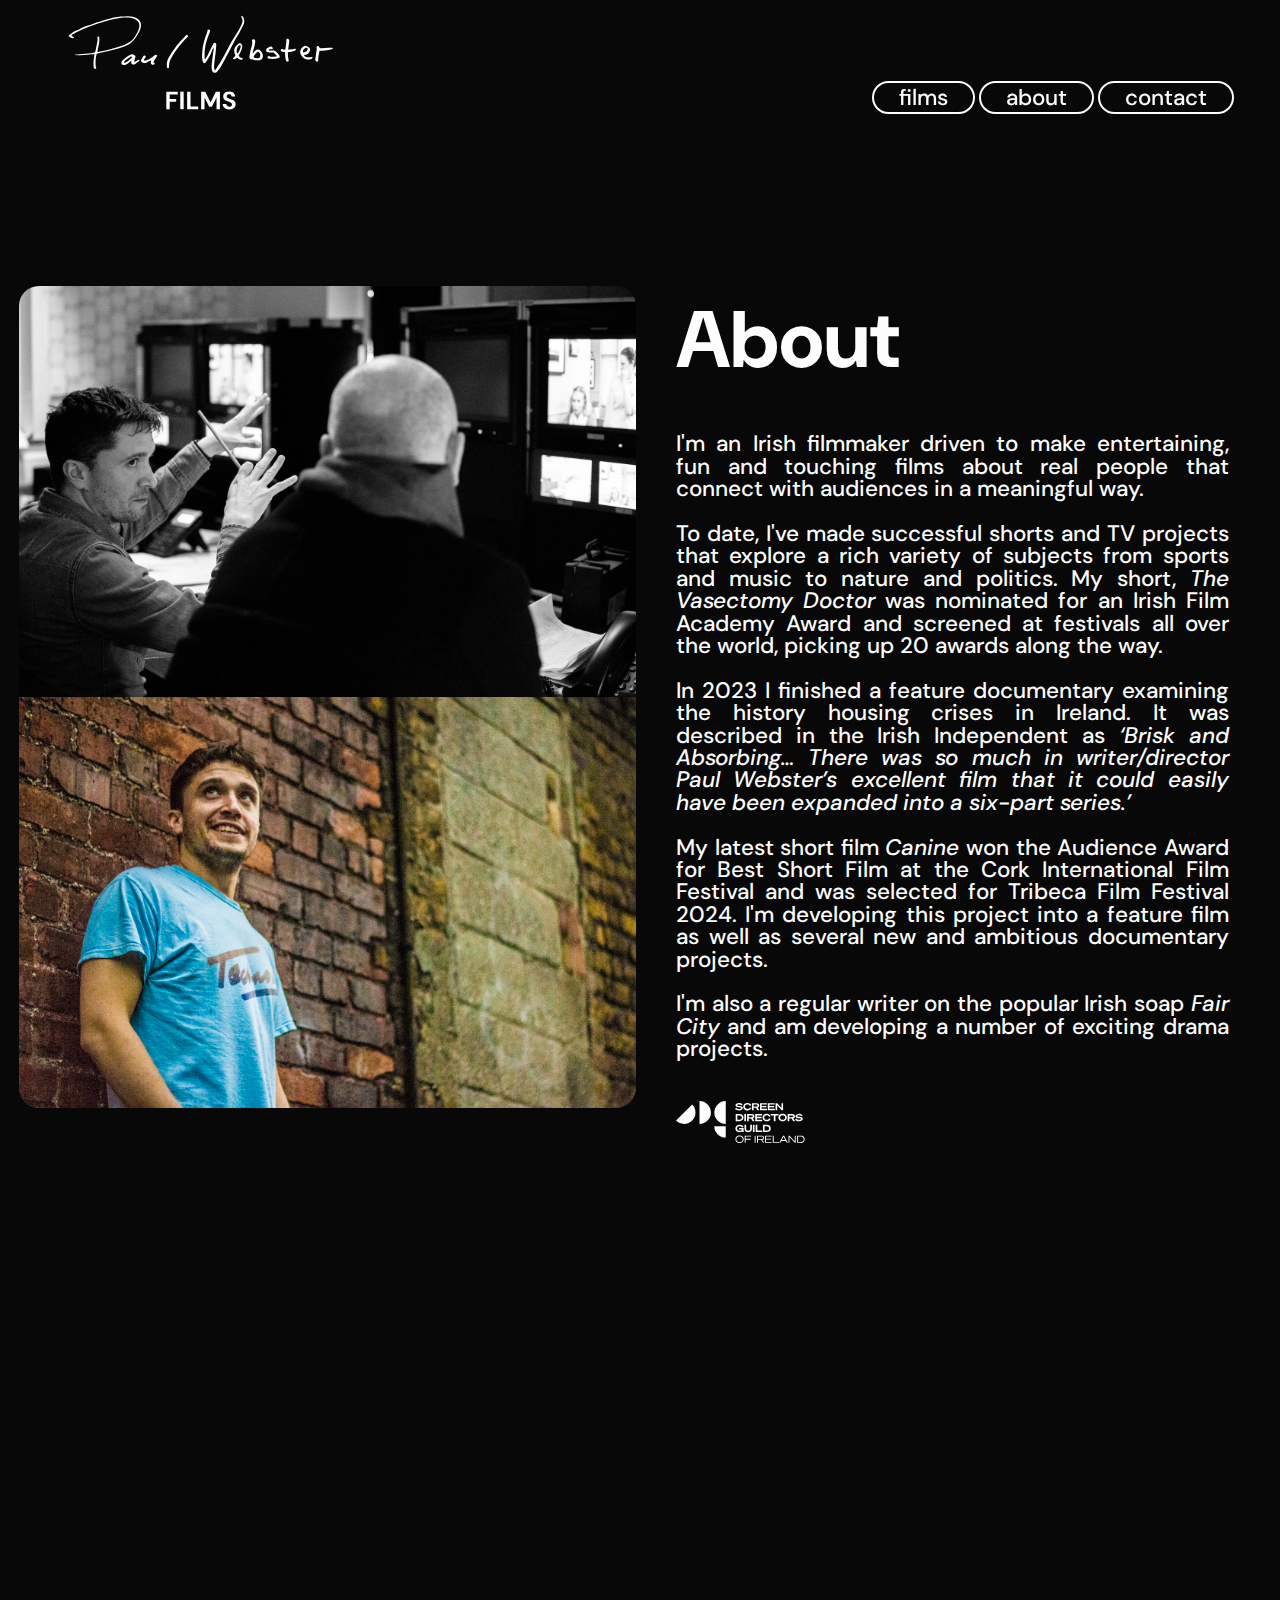
==== commit 196c861f: "10June24 Pages" ====
--- a/about.html
+++ b/about.html
@@ -4,13 +4,13 @@
     <meta charset="UTF-8">
     <meta name="viewport" content="width=device-width, initial-scale=1.0">
     <title>About | Paul Webster Films</title>
-    <link rel="icon" type="image/svg+xml" href="/images/favicon.svg">
-    <link rel="icon" sizes="72x72" href="/images/favicon.png">
+    <link rel="icon" type="image/svg+xml" href="images/favicon.svg">
+    <link rel="icon" sizes="72x72" href="images/favicon.png">
     <link rel="stylesheet" href="css/main.css">
-    <link rel="stylesheet" href="/css/fadein.css">
-    <link rel="stylesheet" href="/css/flickity.min.css">
-    <link rel="stylesheet" href="/css/magnific-popup.css">
-    <link rel="stylesheet" href="/css/portfolio.css">
+    <link rel="stylesheet" href="css/fadein.css">
+    <link rel="stylesheet" href="css/flickity.min.css">
+    <link rel="stylesheet" href="css/magnific-popup.css">
+    <link rel="stylesheet" href="css/portfolio.css">
     <script src="https://ajax.googleapis.com/ajax/libs/jquery/3.5.1/jquery.min.js"></script>
     <meta property="og:site_name" content="Paul Webster Films">
     <meta property="og:title" content="About | Paul Webster Films">
@@ -23,10 +23,10 @@
 </head>
 
 <body> 
-    <header class="sticky heroFadeUp black">
+    <header class="sticky heroFadeUp">
         <div>
-            <a href="/index.html">
-                <div class="logo-box black"><h1>Paul Webster <span>Films</span></div>
+            <a href="index.html">
+                <div class="logo-box"></div>
             </a>
         </div>
         <nav>
@@ -34,9 +34,9 @@
                 <input type="checkbox" class="toggle">
                 <span>+</span>
                 <ul class="show-desktop hide-mobile" id="nav">
-                    <li><a href="/films.html" class="hover-fill">films</a></li>
-                    <li><a href="/about.html" class="hover-fill">about</a></li>   
-                    <li><a href="/contact.html" class="button-menu">contact</a></li>
+                    <li><a href="films.html" class="hover-fill">films</a></li>
+                    <li><a href="about.html" class="hover-fill">about</a></li>   
+                    <li><a href="contact.html" class="button-menu">contact</a></li>
                 </ul>
             </div>
         </nav>
@@ -46,22 +46,22 @@
         
         <div class="grid-two">
             <div class="container-flex container-flex-between heroShapeFade rounded">
-                    <img src="/images/Paul_Webster_Films_Multicam.webp" alt="Paul Webster" width="300" height="400" loading="lazy">
-                    <img src="/images/Paul_Webster_Films_about.webp" alt="Paul Webster" width="300" height="400" loading="lazy">
+                    <img src="images/Paul_Webster_Films_Multicam.webp" alt="Paul Webster" width="300" height="400" loading="lazy">
+                    <img src="images/Paul_Webster_Films_about.webp" alt="Paul Webster" width="300" height="400" loading="lazy">
             </div>
-            <div class="container-short heroFade">
-                <h1 class="heroFadeUp" style="text-align: right;">About</h1>
-                <p>I'm an Irish filmmaker driven to make entertaining, fun and touching films about real people that connect with audiences in a meaningful way.
-                <p>To date, I've made successful shorts and TV projects that explore a rich variety of subjects from sports and music to nature and politics. My short, <i>The Vasectomy Doctor</i> was nominated for an Irish Film Academy Award and won 20 awards around Ireland and abroad.</p>
-                <p>I recently finished a feature documentary on the housing crisis in Ireland.</p>
-                <p>My latest short film <i>Canine</i> won the Audience Award for Best Short Film at the Cork International Film Festival and was selected for Tribeca Film Festival 2024. I'm developing this project into a feature film as well as several exciting documentary projects.</p>
-                <p>I'm also a regular writer on the popular Irish soap Fair City and am developing a number of exciting drama projects.</p>
+            <div class="container-short heroFade" id="about">
+                <h1 class="heroFadeUp">About</h1>
+                <p>I'm an Irish filmmaker driven to make entertaining, fun and touching films about real people that connect with audiences in a meaningful way.</p>
+                <p>To date, I've made successful shorts and TV projects that explore a rich variety of subjects from sports and music to nature and politics. My short, <i>The Vasectomy Doctor</i> was nominated for an Irish Film Academy Award and screened at festivals all over the world, picking up 20 awards along the way.</p>
+                <p>In 2023 I finished a feature documentary examining the history housing crises in Ireland. It was described in the Irish Independent as <i>‘Brisk and Absorbing… There was so much in writer/director Paul Webster’s excellent film that it could easily have been expanded into a six-part series.’</i></p>
+                <p>My latest short film <i>Canine</i> won the Audience Award for Best Short Film at the Cork International Film Festival and was selected for Tribeca Film Festival 2024. I'm developing this project into a feature film as well as several new and ambitious documentary projects.</p>
+                <p>I'm also a regular writer on the popular Irish soap <i>Fair City</i> and am developing a number of exciting drama projects.</p>
 
                 <a class="image-link" id="sdgi" href="https://sdgi.ie/directors/paul-webster/" title="Screen Directors Guild of Ireland">
-                    <svg width="50" height="60" viewBox="0 0 123 60" xmlns="http://www.w3.org/2000/svg">
+                    <svg width="50" height="60" viewBox="0 0 123 60" xmlns="http://www.w3.org/2000/svg" fill="var(--primary-colour)">
                     <path d="M122.359 90.573V62.461H94.247a28.103 28.103 0 0 0 28.112 28.112ZM57.792.717V56.94a28.112 28.112 0 1 0 0-56.224ZM.092 48.726A28.093 28.093 0 0 0 39.82 8.996L.09 48.727ZM122.359.717a28.111 28.111 0 1 0 0 56.224V.717Z"></path></svg>
 
-                    <svg width="80" height="40" viewBox="0 0 112 64" xmlns="http://www.w3.org/2000/svg">
+                    <svg width="80" height="40" viewBox="0 0 112 64" xmlns="http://www.w3.org/2000/svg" fill="var(--primary-colour)">
                     <path d="M1.67061 7.47981C2.30996 8.16961 3.08999 8.71406 3.95794 9.07635C4.82589 9.43863 5.76153 9.61029 6.70156 9.57972C8.46903 9.57972 9.71031 9.10379 9.71031 8.27626C9.71031 7.31957 8.77157 7.24066 5.71499 6.90581C2.99202 6.60443 0.795249 6.04708 0.795249 3.75352C0.795249 1.47661 2.97647 0.0296333 6.28778 0.0296333C7.37141 -0.0341511 8.4568 0.120336 9.4796 0.483932C10.5024 0.847527 11.4417 1.41283 12.2419 2.1463L10.5701 3.91377C9.98477 3.33989 9.28589 2.89471 8.51836 2.60681C7.75082 2.31891 6.93157 2.19463 6.11319 2.24196C4.31344 2.24196 3.40693 2.78248 3.40693 3.46651C3.40693 4.2151 4.20217 4.37535 7.0196 4.69351C10.0129 5.02826 12.4644 5.48989 12.4644 7.98922C12.4644 10.5507 9.94949 11.8088 6.59035 11.8088C5.38683 11.8702 4.18325 11.689 3.05112 11.2761C1.91899 10.8632 0.8814 10.2269 0 9.4051L1.67061 7.47981Z"></path>
                     <path d="M19.9145 0.0296835C21.1918 -0.0859656 22.4731 0.204008 23.5762 0.858376C24.6793 1.51274 25.548 2.4982 26.0588 3.67464L23.703 4.80353C23.4233 4.03793 22.9029 3.38369 22.2198 2.93907C21.5367 2.49444 20.7278 2.28341 19.9145 2.33767C19.408 2.28594 18.8962 2.33928 18.4112 2.49438C17.9262 2.64948 17.4785 2.90299 17.0959 3.23905C16.7134 3.57511 16.4043 3.9865 16.1881 4.44747C15.9718 4.90844 15.853 5.40908 15.839 5.91807C15.8527 6.42724 15.9713 6.92812 16.1875 7.38934C16.4036 7.85057 16.7126 8.26221 17.0952 8.59852C17.4777 8.93482 17.9256 9.18855 18.4107 9.34381C18.8958 9.49907 19.4078 9.55253 19.9145 9.50084C20.7281 9.55512 21.5373 9.34383 22.2205 8.89872C22.9037 8.45362 23.4239 7.79876 23.703 7.03261L26.0588 8.16387C25.548 9.34031 24.6793 10.3258 23.5762 10.9801C22.4731 11.6345 21.1918 11.9245 19.9145 11.8088C19.0777 11.8911 18.233 11.8018 17.4319 11.5464C16.6308 11.291 15.8902 10.8749 15.2554 10.3235C14.6207 9.77209 14.105 9.09702 13.7401 8.33955C13.3751 7.58208 13.1685 6.75812 13.1328 5.91807C13.1687 5.0782 13.3756 4.25448 13.7407 3.49727C14.1057 2.74006 14.6214 2.06525 15.2562 1.51411C15.8909 0.962972 16.6314 0.547074 17.4324 0.291842C18.2333 0.03661 19.0779 -0.0525939 19.9145 0.0296835Z"></path>
                     <path d="M29.7053 11.6345H27.0469V0.20459H34.3224C36.9808 0.20459 38.7638 1.49372 38.7638 3.8807C38.7881 4.65995 38.5456 5.42414 38.0766 6.0469C37.6076 6.66966 36.94 7.11369 36.1844 7.30555L39.0341 11.6345H35.9931L33.3992 7.57581H29.7053V11.6345ZM34.1789 5.40891C35.437 5.40891 36.1533 4.85164 36.1533 3.92845C36.1533 2.99089 35.437 2.44797 34.1789 2.44797H29.7053V5.40894L34.1789 5.40891Z"></path>
@@ -101,14 +101,16 @@
 
     <div class="container-short block-half container-flex container-flex-between" id="contact">
                 <div><h2 class="fadeUp">Have an idea?</h2>
-                    <a href="/contact.html"><h2 class="fadeUp"><span>Get in touch.</span></h2></a></div>
-                <div class="button-holder fadeIn"><a href="/contact.html" class="button button-arrow">contact</a></div>
+                    <a href="contact.html"><h2 class="fadeUp"><span>Get in touch.</span></h2></a></div>
+                <div class="button-holder fadeIn"><a href="contact.html" class="button button-arrow">contact</a></div>
     </div>    
 
 
     <div class="footer">
         <div class="footer-container container">
-            <div class="fadeUp"><h3>Paul Webster <span>Films</span></h3></div> 
+            <a class="copyright scroll-reveal fadeUp" href="/index.html">
+                <div class="logo-box logo-footer"></div>
+             </a>
             <div class="copyright scroll-reveal fadeUp">
                 <p>© 2024</p>
             </div>
--- a/css/main.css
+++ b/css/main.css
@@ -4,11 +4,11 @@
 
 
 :root {
-    --primary-colour: #000;
+    --primary-colour:  #fdfdfd;
     --secondary-colour: #FFC52B;
     --highlight-colour: #D62828;
-    --white-colour: #FEF9E7;
-    --black-colour: #000;
+    --white-colour: #fdfdfd;
+    --black-colour:  rgb(8,8,8);
     --primary-font: 'DM Sans';
     --secondary-font: 'Playfair Display';
 }
@@ -17,17 +17,16 @@
 html {
     margin: 0;
     max-width: 3000px;
-    background-color: var(--white-colour);
+    background-color: var(--black-colour);
     scroll-behavior: smooth;
 }
 
 body  {
     margin: 0;
     font-family: var(--primary-font), sans-serif;
-    background: var(--white-colour);
     color: var(--primary-colour);
     margin: 0; padding: 0px;
-    background-color: var(--white-colour);
+    background-color: var(--black-colour);
 }
 
 .container-full {
@@ -62,7 +61,7 @@
 
 h1 span { font-family: var(--secondary-font); font-style: italic;}
 
-h2 {font-weight: 800; font-size: 3em; line-height: .4em;}
+h2 {font-weight: 800; font-size: 3em; line-height: 1em; margin-top: .2em; margin-bottom: .2em;}
 
 h2 span {font-family: var(--secondary-font); font-style: italic;}
 
@@ -245,22 +244,41 @@
 
 .logo-box {
     position: absolute;
-    left: 1%;
-    top: 1%;
+    left: 4%;
+    top: 4%;
     width: 300px;
     z-index: 7;
     color: var(--white-colour);
     padding: 0;
     margin: 0;
     mix-blend-mode: exclusion;
-}
-
-.logo-box h1 {
-    mix-blend-mode: exclusion;
-}
-
-.black.logo-box {
-    color: var(--black-colour);
+    transition: all cubic-bezier(0.075, 0.82, 0.165, 1) 1s;
+}
+
+.logo-box::before {
+    content: url(/images/paul-webster-wordmark-white.svg);
+    display: block;
+    width: 200px;
+    cursor: pointer;
+    z-index: 10;
+    transition: all 1s;
+}
+
+a > .logo-box:hover {
+    transform: scale(1.1);
+    transition: all cubic-bezier(0.075, 0.82, 0.165, 1) 1s;
+}
+
+.logo-box.logo-footer {
+    display: block;
+    position: relative;
+}
+
+.logo-footer.logo-box::before {
+    content: url(/images/paul-webster-wordmark-black.svg);
+    width: 160px;
+    padding: 0;
+    margin: 1em 0 1em 0;
 }
 
 .container {
@@ -297,7 +315,6 @@
    display: flex;
    justify-content: center;
    align-items: center;
-   background-color: var(--white-colour);
    position: relative;
 }
 
@@ -317,9 +334,9 @@
 .container-hero-inside {
     position: absolute;
     left: 3%;
-    top: 5%;
+    top: 3%;
     width: 94%;
-    height: 90%;
+    height: 94%;
     border-style: solid;
     border-width: 2px;
     border-color: var(--white-colour);
@@ -455,6 +472,7 @@
   justify-content: center;
   width: 100%;
   max-width: 90%;
+  transition: all 1s;
 }
 
 .popup-gallery-item {
@@ -499,7 +517,7 @@
   transition: 0.2s;
   text-shadow:  none;
   font-weight: 600;
-  border-color: var(--black-colour);
+  border-color: var(--primary-colour);
   border-width: 2px;
   border-style: solid;
   cursor: pointer;
@@ -510,9 +528,9 @@
     /*transform: translateY(-5px); */
   -webkit-transition: 0.2s;
   transition: 0.2s;
-  background-color: var(--black-colour);
-  color: var(--white-colour);
-  border-color: var(--black-colour);
+  background-color: var(--white-colour);
+  color: var(--black-colour);
+  border-color: var(--white-colour);
 }
 
 .button.button-white {
@@ -590,7 +608,7 @@
 }
 
 .pageTitle {
-    margin-top: 200px;
+    margin-top: 100px;
 }
 
 .hero-carousel {
@@ -643,7 +661,7 @@
   }
     .input-field {
         border-style: solid;
-        border-color: var(--black-colour);
+        border-color: var(--white-colour);
         border-radius: 4px;
         border-width: .1px;
         padding: 0.2em;
@@ -657,7 +675,7 @@
     ::placeholder {
         font-family: var(--primary-font);
         font-size: 1.2em;
-        color: var(--black-colour);
+        color: var(--white-colour);
     }
 
     .project {
@@ -676,6 +694,11 @@
         font-size: 1.2em;
     }
 
+    #about {
+        text-align: justify;
+        padding: 2em;
+    }
+
 
 
 @media only screen and (min-width: 650px) { 
@@ -688,6 +711,11 @@
 
     .hero-button {
         right: 1%;
+    }
+
+    .logo-box::before {
+        width: 300px;
+        transition: all 1s;
     }
 }
 
@@ -734,8 +762,8 @@
     }
 
     .black nav ul li a {
-        color: var(--black-colour);
-        border-color: var(--black-colour);
+        color: var(--white-colour);
+        border-color: var(--white-colour);
     }
 
     nav ul li a:hover {
@@ -776,17 +804,18 @@
         transition: cubic-bezier(0.075, 0.82, 0.165, 1);
     }
 
-    .logo-box {
-        width: 600px;
-    }
-
     h1 {font-size: 5em;line-height: 1em;}
-    h2 {font-size: 3.75em; line-height: .4em;}
+    h2 {font-size: 3.75em; line-height: 1em;}
     h3 { font-size: 2em;}
 
     .popup-gallery {
         max-width: 70%;
         grid-template-columns: repeat(3, 1fr);
+    }
+
+    .popup-gallery.two{
+        grid-template-columns: repeat(2, 1fr);
+        transition: all 1s;
     }
     .grid-two {
         grid-template-columns: repeat(2, 1fr);
@@ -807,4 +836,11 @@
         width: 100%;
         height: auto;
       }
+
+      .container-hero-inside {
+        left: 3%;
+        top: 5%;
+        width: 94%;
+        height: 90%;
+    }
 }--- a/css/portfolio.css
+++ b/css/portfolio.css
@@ -270,12 +270,12 @@
     -moz-transition: opacity 0.3s ease-in-out;
     -o-transition: opacity 0.3s ease-in-out;
     transition: opacity 0.3s ease-in-out;
-    background: linear-gradient(0deg, rgba(0,0,0,0.8) 0%, rgba(0,0,0,0) 40%);
+    background: linear-gradient(0deg, rgba(0,0,0,0.8) 0%, rgba(0,0,0,0) 60%);
 
 }
  .portfolio-item .item-wrap .link-icon {
     display: block;
-    color: #fff;
+    color: var(--black-colour);
     height: 30px;
     width: 30px;
     text-align: center;
@@ -376,7 +376,10 @@
 
  }
 
- .popup-modal .description-box { padding: 12px 36px 18px 36px; }
+ .popup-modal .description-box {
+   padding: 12px 36px 18px 36px; 
+color: var(--black-colour);}
+
  .popup-modal .description-box h3 {
     font-weight: 600;
    font-size: 1.4rem;
